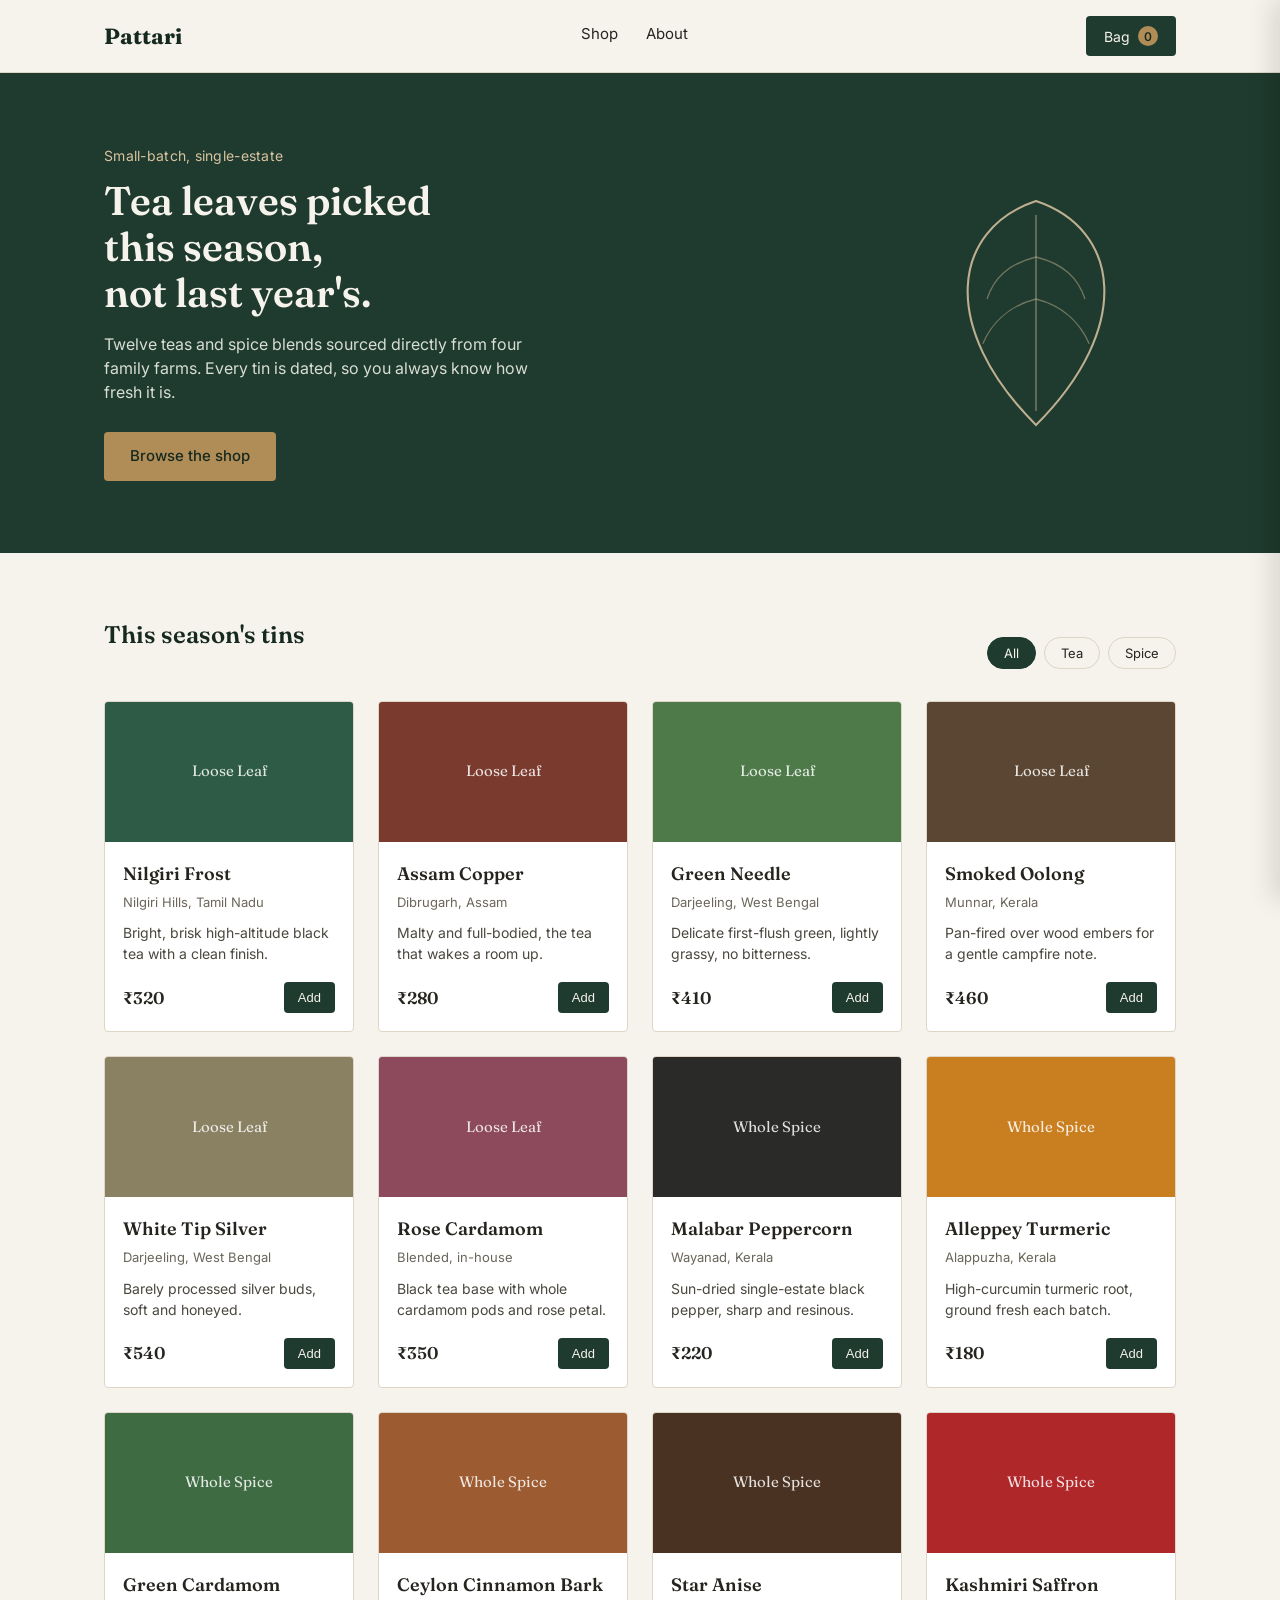
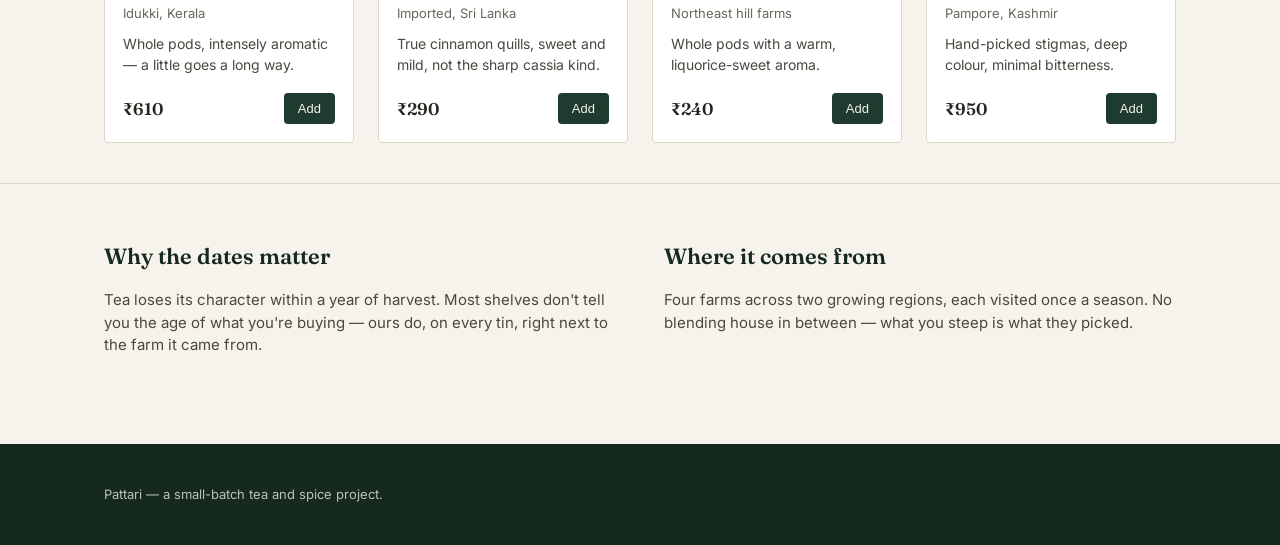
==== index.html @ 5c009087 "Add files via upload" ====
<!DOCTYPE html>
<html lang="en">
<head>
<meta charset="UTF-8">
<meta name="viewport" content="width=device-width, initial-scale=1.0">
<title>Pattari — Loose Leaf Tea &amp; Spice</title>
<link rel="preconnect" href="https://fonts.googleapis.com">
<link href="https://fonts.googleapis.com/css2?family=Fraunces:opsz,wght@9..144,400;9..144,600;9..144,700&family=Inter:wght@400;500;600&display=swap" rel="stylesheet">
<link rel="stylesheet" href="style.css">
</head>
<body>

<header class="site-header">
  <div class="wrap header-row">
    <div class="brand">Pattari</div>
    <nav class="site-nav">
      <a href="#shop">Shop</a>
      <a href="#about">About</a>
    </nav>
    <button class="cart-toggle" id="cartToggle" aria-label="Open cart">
      Bag <span class="cart-count" id="cartCount">0</span>
    </button>
  </div>
</header>

<section class="hero">
  <div class="wrap hero-grid">
    <div class="hero-copy">
      <p class="hero-kicker">Small-batch, single-estate</p>
      <h1>Tea leaves picked this season,<br>not last year's.</h1>
      <p class="hero-sub">Twelve teas and spice blends sourced directly from four family farms. Every tin is dated, so you always know how fresh it is.</p>
      <a href="#shop" class="btn btn-primary">Browse the shop</a>
    </div>
    <div class="hero-mark" aria-hidden="true">
      <svg viewBox="0 0 200 200" class="leaf-art">
        <path d="M100 20 C 40 40, 30 110, 100 180 C 170 110, 160 40, 100 20 Z" fill="none" stroke="currentColor" stroke-width="1.5"/>
        <path d="M100 30 L 100 170" stroke="currentColor" stroke-width="1" opacity="0.6"/>
        <path d="M100 60 C 80 65, 70 75, 65 90" stroke="currentColor" stroke-width="1" opacity="0.5" fill="none"/>
        <path d="M100 90 C 80 95, 68 108, 62 122" stroke="currentColor" stroke-width="1" opacity="0.5" fill="none"/>
        <path d="M100 60 C 120 65, 130 75, 135 90" stroke="currentColor" stroke-width="1" opacity="0.5" fill="none"/>
        <path d="M100 90 C 120 95, 132 108, 138 122" stroke="currentColor" stroke-width="1" opacity="0.5" fill="none"/>
      </svg>
    </div>
  </div>
</section>

<main>
  <section class="shop" id="shop">
    <div class="wrap">
      <div class="shop-heading">
        <h2>This season's tins</h2>
        <div class="filter-row" id="filterRow">
          <button class="filter-chip active" data-filter="all">All</button>
          <button class="filter-chip" data-filter="tea">Tea</button>
          <button class="filter-chip" data-filter="spice">Spice</button>
        </div>
      </div>
      <div class="product-grid" id="productGrid"></div>
    </div>
  </section>

  <section class="about" id="about">
    <div class="wrap about-grid">
      <div>
        <h2>Why the dates matter</h2>
        <p>Tea loses its character within a year of harvest. Most shelves don't tell you the age of what you're buying — ours do, on every tin, right next to the farm it came from.</p>
      </div>
      <div>
        <h2>Where it comes from</h2>
        <p>Four farms across two growing regions, each visited once a season. No blending house in between — what you steep is what they picked.</p>
      </div>
    </div>
  </section>
</main>

<footer class="site-footer">
  <div class="wrap">
    <p>Pattari — a small-batch tea and spice project.</p>
  </div>
</footer>

<div class="cart-overlay" id="cartOverlay"></div>
<aside class="cart-drawer" id="cartDrawer" aria-label="Shopping cart">
  <div class="cart-head">
    <h2>Your bag</h2>
    <button class="cart-close" id="cartClose" aria-label="Close cart">&times;</button>
  </div>
  <div class="cart-items" id="cartItems"></div>
  <div class="cart-foot">
    <div class="cart-total-row">
      <span>Total</span>
      <span id="cartTotal">₹0</span>
    </div>
    <button class="btn btn-primary btn-full" id="checkoutBtn">Checkout</button>
  </div>
</aside>

<div class="modal-overlay" id="checkoutOverlay">
  <div class="modal" id="checkoutModal">
    <button class="modal-close" id="modalClose" aria-label="Close">&times;</button>
    <div id="checkoutForm">
      <h2>Checkout</h2>
      <p class="modal-sub">This is a demo store — no real payment is taken.</p>
      <form id="orderForm">
        <label>Full name
          <input type="text" name="name" required>
        </label>
        <label>Delivery address
          <textarea name="address" rows="2" required></textarea>
        </label>
        <label>Email
          <input type="email" name="email" required>
        </label>
        <div class="modal-total-row">
          <span>Total due</span>
          <span id="modalTotal">₹0</span>
        </div>
        <button type="submit" class="btn btn-primary btn-full">Place order</button>
      </form>
    </div>
    <div id="checkoutSuccess" class="hidden">
      <div class="success-mark">&#10003;</div>
      <h2>Order placed</h2>
      <p class="modal-sub">Order <strong id="orderId"></strong> is confirmed. A receipt would normally be emailed to <strong id="orderEmail"></strong>.</p>
      <button class="btn btn-secondary btn-full" id="continueShoppingBtn">Continue shopping</button>
    </div>
  </div>
</div>

<script src="script.js"></script>
</body>
</html>
---- style.css ----
:root {
  --forest: #1F3A2E;
  --forest-dark: #16291F;
  --cream: #F6F3EC;
  --gold: #B08D57;
  --gold-light: #D9C4A0;
  --ink: #26241F;
  --line: #DDD6C7;
  --card: #FFFFFF;
  --radius: 4px;
  --serif: 'Fraunces', Georgia, serif;
  --sans: 'Inter', -apple-system, BlinkMacSystemFont, sans-serif;
}

* { box-sizing: border-box; }

html { scroll-behavior: smooth; }

body {
  margin: 0;
  font-family: var(--sans);
  color: var(--ink);
  background: var(--cream);
  line-height: 1.5;
}

.wrap {
  max-width: 1120px;
  margin: 0 auto;
  padding: 0 24px;
}

a { color: inherit; }

h1, h2 {
  font-family: var(--serif);
  font-weight: 600;
  margin: 0 0 16px;
  color: var(--forest-dark);
}

/* ---------- Header ---------- */
.site-header {
  position: sticky;
  top: 0;
  background: var(--cream);
  border-bottom: 1px solid var(--line);
  z-index: 20;
}

.header-row {
  display: flex;
  align-items: center;
  justify-content: space-between;
  height: 72px;
}

.brand {
  font-family: var(--serif);
  font-size: 22px;
  font-weight: 700;
  color: var(--forest-dark);
}

.site-nav {
  display: flex;
  gap: 28px;
}

.site-nav a {
  text-decoration: none;
  font-size: 15px;
  color: var(--ink);
  border-bottom: 1px solid transparent;
  padding-bottom: 2px;
  transition: border-color 0.2s;
}

.site-nav a:hover { border-color: var(--gold); }

.cart-toggle {
  background: var(--forest);
  color: var(--cream);
  border: none;
  padding: 10px 18px;
  border-radius: var(--radius);
  font-family: var(--sans);
  font-size: 14px;
  cursor: pointer;
  display: flex;
  align-items: center;
  gap: 8px;
}

.cart-count {
  background: var(--gold);
  color: var(--forest-dark);
  border-radius: 50%;
  min-width: 20px;
  height: 20px;
  display: inline-flex;
  align-items: center;
  justify-content: center;
  font-size: 12px;
  font-weight: 600;
}

/* ---------- Hero ---------- */
.hero {
  background: var(--forest);
  color: var(--cream);
  padding: 72px 0;
}

.hero-grid {
  display: grid;
  grid-template-columns: 1.2fr 0.8fr;
  align-items: center;
  gap: 40px;
}

.hero-kicker {
  color: var(--gold-light);
  font-size: 14px;
  margin: 0 0 12px;
  letter-spacing: 0.02em;
}

.hero-copy h1 {
  color: var(--cream);
  font-size: 40px;
  line-height: 1.15;
  max-width: 15ch;
}

.hero-sub {
  max-width: 46ch;
  color: #D8DED4;
  font-size: 16px;
  margin-bottom: 28px;
}

.leaf-art {
  width: 100%;
  max-width: 280px;
  color: var(--gold-light);
  opacity: 0.85;
  margin-left: auto;
  display: block;
}

.btn {
  display: inline-block;
  border: none;
  padding: 13px 26px;
  border-radius: var(--radius);
  font-size: 15px;
  font-family: var(--sans);
  font-weight: 500;
  cursor: pointer;
  text-decoration: none;
}

.btn-primary {
  background: var(--gold);
  color: var(--forest-dark);
}

.btn-primary:hover { background: var(--gold-light); }

.btn-secondary {
  background: transparent;
  color: var(--forest-dark);
  border: 1px solid var(--forest-dark);
}

.btn-full { width: 100%; }

/* ---------- Shop ---------- */
.shop { padding: 64px 0 40px; }

.shop-heading {
  display: flex;
  justify-content: space-between;
  align-items: flex-end;
  flex-wrap: wrap;
  gap: 16px;
  margin-bottom: 32px;
}

.filter-row { display: flex; gap: 8px; }

.filter-chip {
  background: transparent;
  border: 1px solid var(--line);
  padding: 7px 16px;
  border-radius: 999px;
  font-size: 13px;
  font-family: var(--sans);
  cursor: pointer;
  color: var(--ink);
}

.filter-chip.active {
  background: var(--forest);
  border-color: var(--forest);
  color: var(--cream);
}

.product-grid {
  display: grid;
  grid-template-columns: repeat(auto-fill, minmax(240px, 1fr));
  gap: 24px;
}

.product-card {
  background: var(--card);
  border: 1px solid var(--line);
  border-radius: var(--radius);
  overflow: hidden;
  display: flex;
  flex-direction: column;
}

.product-swatch {
  height: 140px;
  display: flex;
  align-items: center;
  justify-content: center;
  font-family: var(--serif);
  font-size: 15px;
  color: rgba(255,255,255,0.85);
}

.product-body {
  padding: 18px;
  display: flex;
  flex-direction: column;
  gap: 6px;
  flex: 1;
}

.product-name {
  font-family: var(--serif);
  font-size: 18px;
  font-weight: 600;
  margin: 0;
}

.product-origin {
  font-size: 13px;
  color: #6B665A;
  margin: 0;
}

.product-desc {
  font-size: 14px;
  color: #4A473F;
  margin: 4px 0 12px;
  flex: 1;
}

.product-foot {
  display: flex;
  align-items: center;
  justify-content: space-between;
}

.product-price {
  font-family: var(--serif);
  font-size: 17px;
  font-weight: 600;
}

.add-btn {
  background: var(--forest);
  color: var(--cream);
  border: none;
  padding: 8px 14px;
  border-radius: var(--radius);
  font-size: 13px;
  cursor: pointer;
}

.add-btn:hover { background: var(--forest-dark); }

.add-btn.added { background: var(--gold); color: var(--forest-dark); }

/* ---------- About ---------- */
.about {
  padding: 56px 0 72px;
  border-top: 1px solid var(--line);
}

.about-grid {
  display: grid;
  grid-template-columns: 1fr 1fr;
  gap: 48px;
}

.about h2 { font-size: 22px; }
.about p { color: #4A473F; font-size: 15px; }

/* ---------- Footer ---------- */
.site-footer {
  background: var(--forest-dark);
  color: #B8C2BA;
  padding: 28px 0;
  font-size: 13px;
}

/* ---------- Cart drawer ---------- */
.cart-overlay {
  position: fixed;
  inset: 0;
  background: rgba(22,41,31,0.4);
  opacity: 0;
  pointer-events: none;
  transition: opacity 0.25s;
  z-index: 30;
}

.cart-overlay.visible { opacity: 1; pointer-events: auto; }

.cart-drawer {
  position: fixed;
  top: 0;
  right: 0;
  height: 100%;
  width: 380px;
  max-width: 92vw;
  background: var(--cream);
  box-shadow: -8px 0 24px rgba(0,0,0,0.12);
  transform: translateX(100%);
  transition: transform 0.3s ease;
  z-index: 31;
  display: flex;
  flex-direction: column;
}

.cart-drawer.open { transform: translateX(0); }

.cart-head {
  display: flex;
  justify-content: space-between;
  align-items: center;
  padding: 20px 24px;
  border-bottom: 1px solid var(--line);
}

.cart-head h2 { margin: 0; font-size: 20px; }

.cart-close {
  background: none;
  border: none;
  font-size: 26px;
  line-height: 1;
  cursor: pointer;
  color: var(--ink);
}

.cart-items {
  flex: 1;
  overflow-y: auto;
  padding: 12px 24px;
}

.cart-empty {
  color: #8A8577;
  font-size: 14px;
  padding: 32px 0;
  text-align: center;
}

.cart-item {
  display: flex;
  gap: 12px;
  padding: 14px 0;
  border-bottom: 1px solid var(--line);
}

.cart-item-swatch {
  width: 48px;
  height: 48px;
  border-radius: var(--radius);
  flex-shrink: 0;
}

.cart-item-info { flex: 1; }

.cart-item-name {
  font-size: 14px;
  font-weight: 600;
  margin: 0 0 2px;
}

.cart-item-price {
  font-size: 13px;
  color: #6B665A;
  margin: 0 0 8px;
}

.qty-controls {
  display: flex;
  align-items: center;
  gap: 10px;
}

.qty-btn {
  width: 22px;
  height: 22px;
  border: 1px solid var(--line);
  background: var(--card);
  border-radius: 3px;
  cursor: pointer;
  font-size: 13px;
  line-height: 1;
}

.remove-link {
  background: none;
  border: none;
  color: #A8483A;
  font-size: 12px;
  cursor: pointer;
  padding: 0;
  margin-left: auto;
  text-decoration: underline;
}

.cart-foot {
  padding: 20px 24px;
  border-top: 1px solid var(--line);
}

.cart-total-row, .modal-total-row {
  display: flex;
  justify-content: space-between;
  font-family: var(--serif);
  font-size: 18px;
  font-weight: 600;
  margin-bottom: 16px;
}

/* ---------- Checkout modal ---------- */
.modal-overlay {
  position: fixed;
  inset: 0;
  background: rgba(22,41,31,0.45);
  display: none;
  align-items: center;
  justify-content: center;
  z-index: 40;
  padding: 20px;
}

.modal-overlay.visible { display: flex; }

.modal {
  background: var(--cream);
  border-radius: var(--radius);
  padding: 32px;
  max-width: 420px;
  width: 100%;
  position: relative;
}

.modal-close {
  position: absolute;
  top: 16px;
  right: 16px;
  background: none;
  border: none;
  font-size: 24px;
  cursor: pointer;
}

.modal-sub {
  font-size: 14px;
  color: #6B665A;
  margin: -6px 0 20px;
}

#orderForm { display: flex; flex-direction: column; gap: 14px; }

#orderForm label {
  font-size: 13px;
  font-weight: 500;
  display: flex;
  flex-direction: column;
  gap: 6px;
}

#orderForm input, #orderForm textarea {
  font-family: var(--sans);
  font-size: 14px;
  padding: 10px 12px;
  border: 1px solid var(--line);
  border-radius: var(--radius);
  background: var(--card);
  resize: none;
}

#orderForm input:focus, #orderForm textarea:focus,
.add-btn:focus-visible, .btn:focus-visible, .filter-chip:focus-visible {
  outline: 2px solid var(--gold);
  outline-offset: 2px;
}

.success-mark {
  width: 48px;
  height: 48px;
  border-radius: 50%;
  background: var(--forest);
  color: var(--cream);
  display: flex;
  align-items: center;
  justify-content: center;
  font-size: 22px;
  margin-bottom: 16px;
}

.hidden { display: none; }

/* ---------- Responsive ---------- */
@media (max-width: 720px) {
  .hero-grid { grid-template-columns: 1fr; }
  .leaf-art { display: none; }
  .hero-copy h1 { font-size: 30px; }
  .about-grid { grid-template-columns: 1fr; }
  .site-nav { display: none; }
}

@media (prefers-reduced-motion: reduce) {
  * { transition: none !important; scroll-behavior: auto !important; }
}
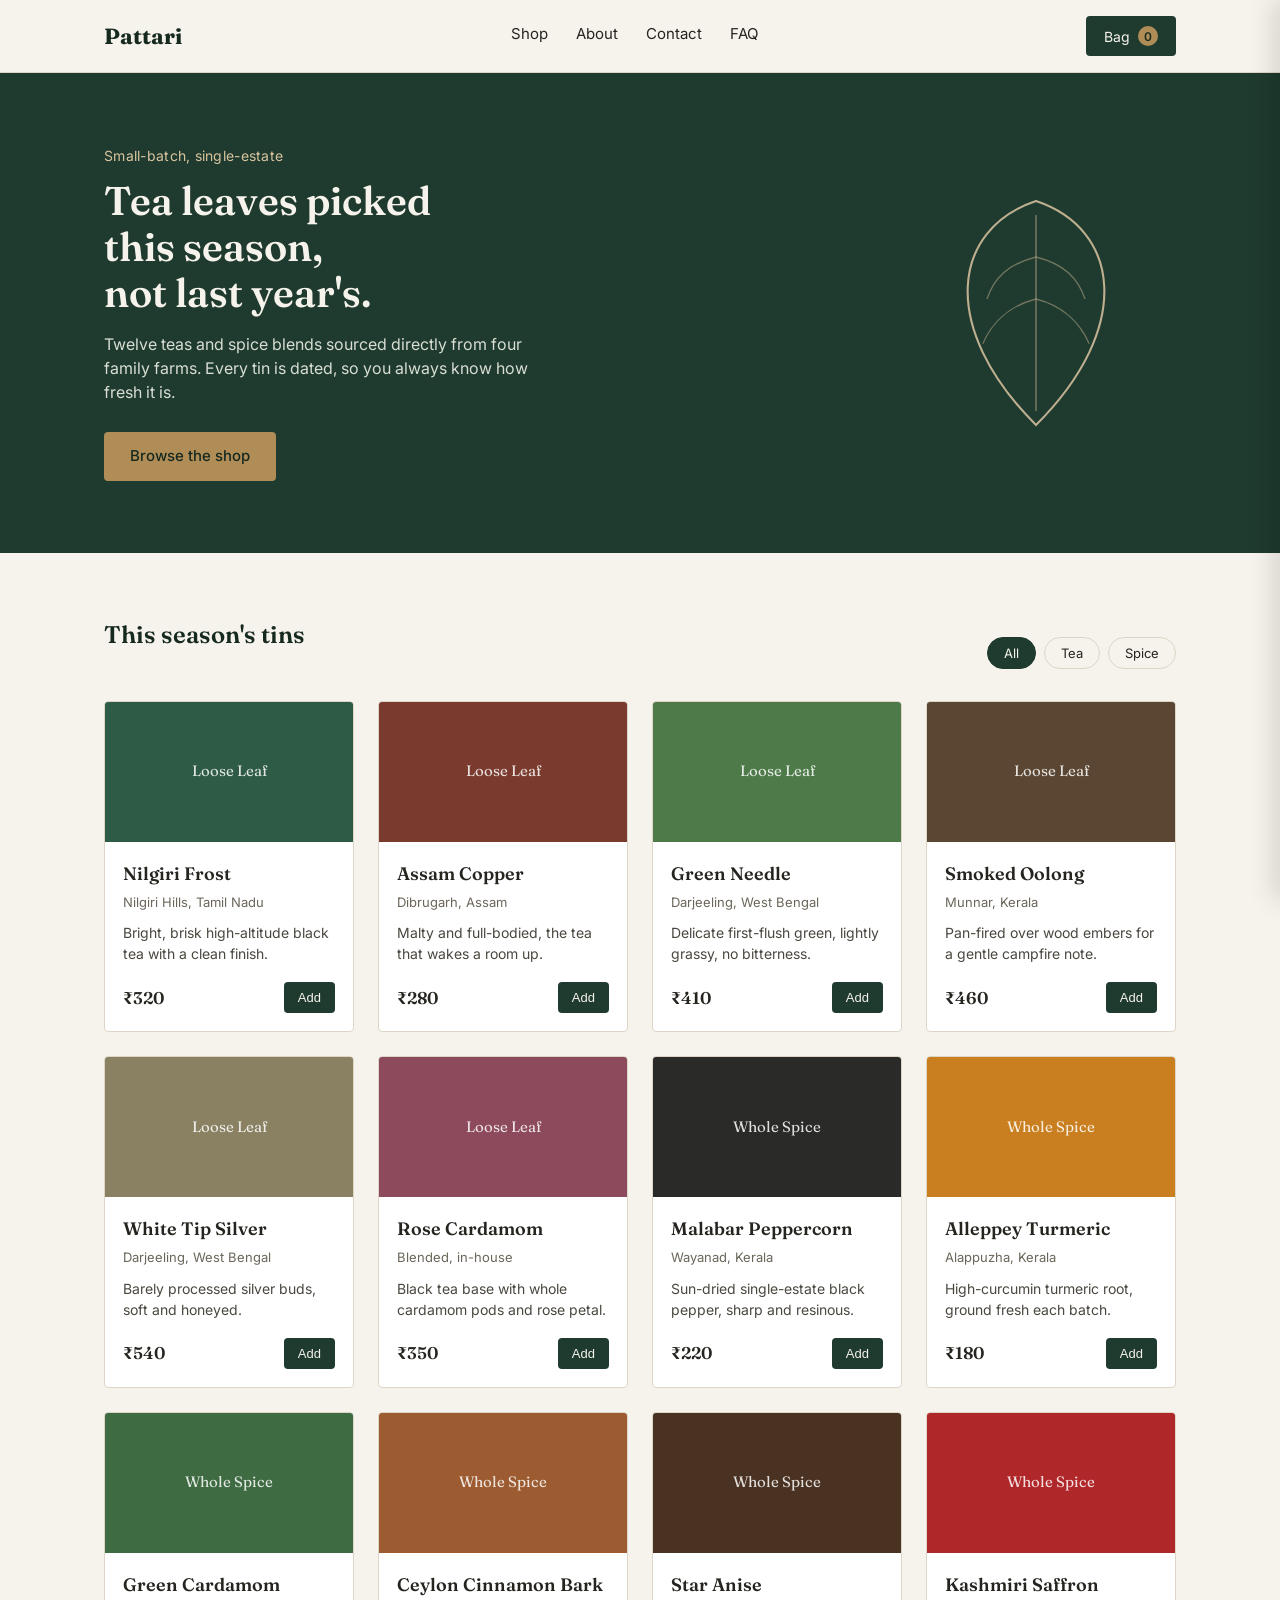
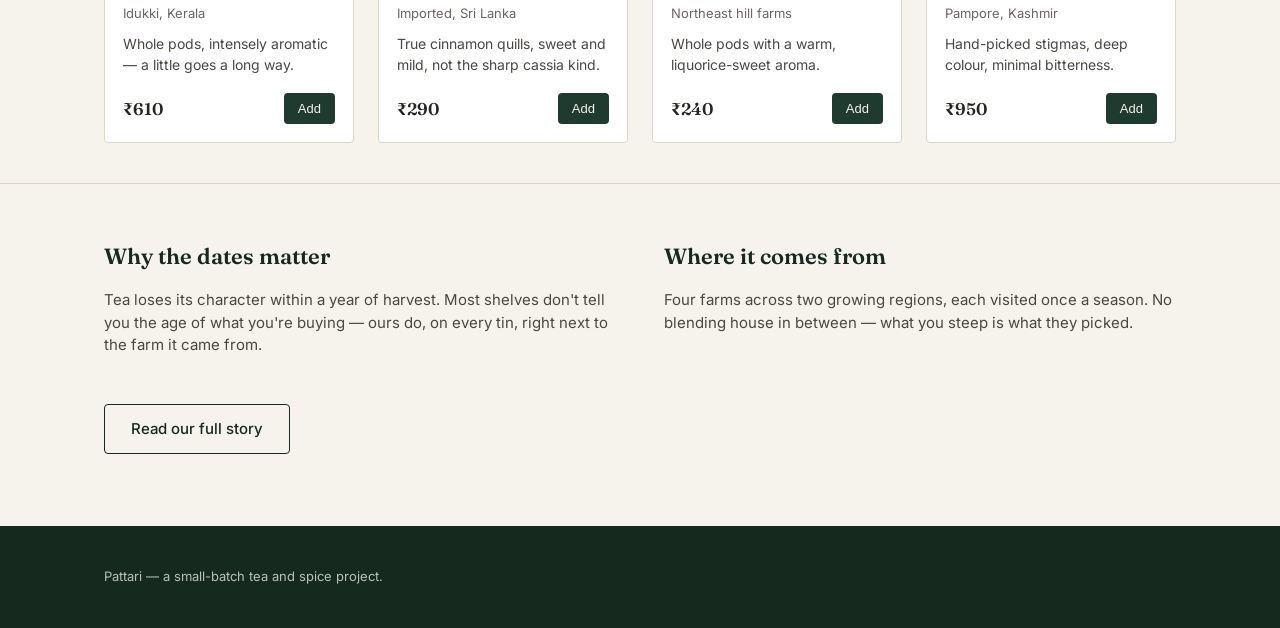
==== commit ce6a32df: "Add files via upload" ====
--- a/index.html
+++ b/index.html
@@ -15,7 +15,9 @@
     <div class="brand">Pattari</div>
     <nav class="site-nav">
       <a href="#shop">Shop</a>
-      <a href="#about">About</a>
+      <a href="about.html">About</a>
+      <a href="about.html#contact">Contact</a>
+      <a href="about.html#faq">FAQ</a>
     </nav>
     <button class="cart-toggle" id="cartToggle" aria-label="Open cart">
       Bag <span class="cart-count" id="cartCount">0</span>
@@ -59,7 +61,7 @@
     </div>
   </section>
 
-  <section class="about" id="about">
+  <section class="about" id="story">
     <div class="wrap about-grid">
       <div>
         <h2>Why the dates matter</h2>
@@ -69,6 +71,9 @@
         <h2>Where it comes from</h2>
         <p>Four farms across two growing regions, each visited once a season. No blending house in between — what you steep is what they picked.</p>
       </div>
+    </div>
+    <div class="wrap about-cta">
+      <a href="about.html" class="btn btn-secondary">Read our full story</a>
     </div>
   </section>
 </main>
--- a/style.css
+++ b/style.css
@@ -301,6 +301,84 @@
 .about h2 { font-size: 22px; }
 .about p { color: #4A473F; font-size: 15px; }
 
+.about-cta {
+  margin-top: 32px;
+}
+
+/* ---------- Secondary page (about.html) ---------- */
+.page-hero {
+  background: var(--forest);
+  color: var(--cream);
+  padding: 64px 0;
+}
+
+.page-hero h1 {
+  color: var(--cream);
+  font-size: 34px;
+  max-width: 22ch;
+  line-height: 1.2;
+}
+
+.page-hero .hero-sub { max-width: 50ch; margin-bottom: 0; }
+
+.content-section {
+  padding: 56px 0;
+  border-bottom: 1px solid var(--line);
+}
+
+.content-section:last-of-type { border-bottom: none; }
+
+.content-section h2 { font-size: 24px; }
+
+.contact-grid {
+  display: grid;
+  grid-template-columns: repeat(auto-fit, minmax(200px, 1fr));
+  gap: 20px;
+  margin-top: 24px;
+}
+
+.contact-card {
+  background: var(--card);
+  border: 1px solid var(--line);
+  border-radius: var(--radius);
+  padding: 20px;
+}
+
+.contact-card h3 {
+  font-family: var(--serif);
+  font-size: 15px;
+  margin: 0 0 8px;
+}
+
+.contact-card p { margin: 0; font-size: 14px; color: #4A473F; }
+.contact-card a { color: var(--forest-dark); text-decoration: underline; }
+
+.faq-list {
+  margin-top: 20px;
+  display: flex;
+  flex-direction: column;
+  gap: 10px;
+}
+
+.faq-list details {
+  background: var(--card);
+  border: 1px solid var(--line);
+  border-radius: var(--radius);
+  padding: 14px 18px;
+}
+
+.faq-list summary {
+  cursor: pointer;
+  font-weight: 500;
+  font-size: 15px;
+}
+
+.faq-list p {
+  margin: 10px 0 0;
+  font-size: 14px;
+  color: #4A473F;
+}
+
 /* ---------- Footer ---------- */
 .site-footer {
   background: var(--forest-dark);
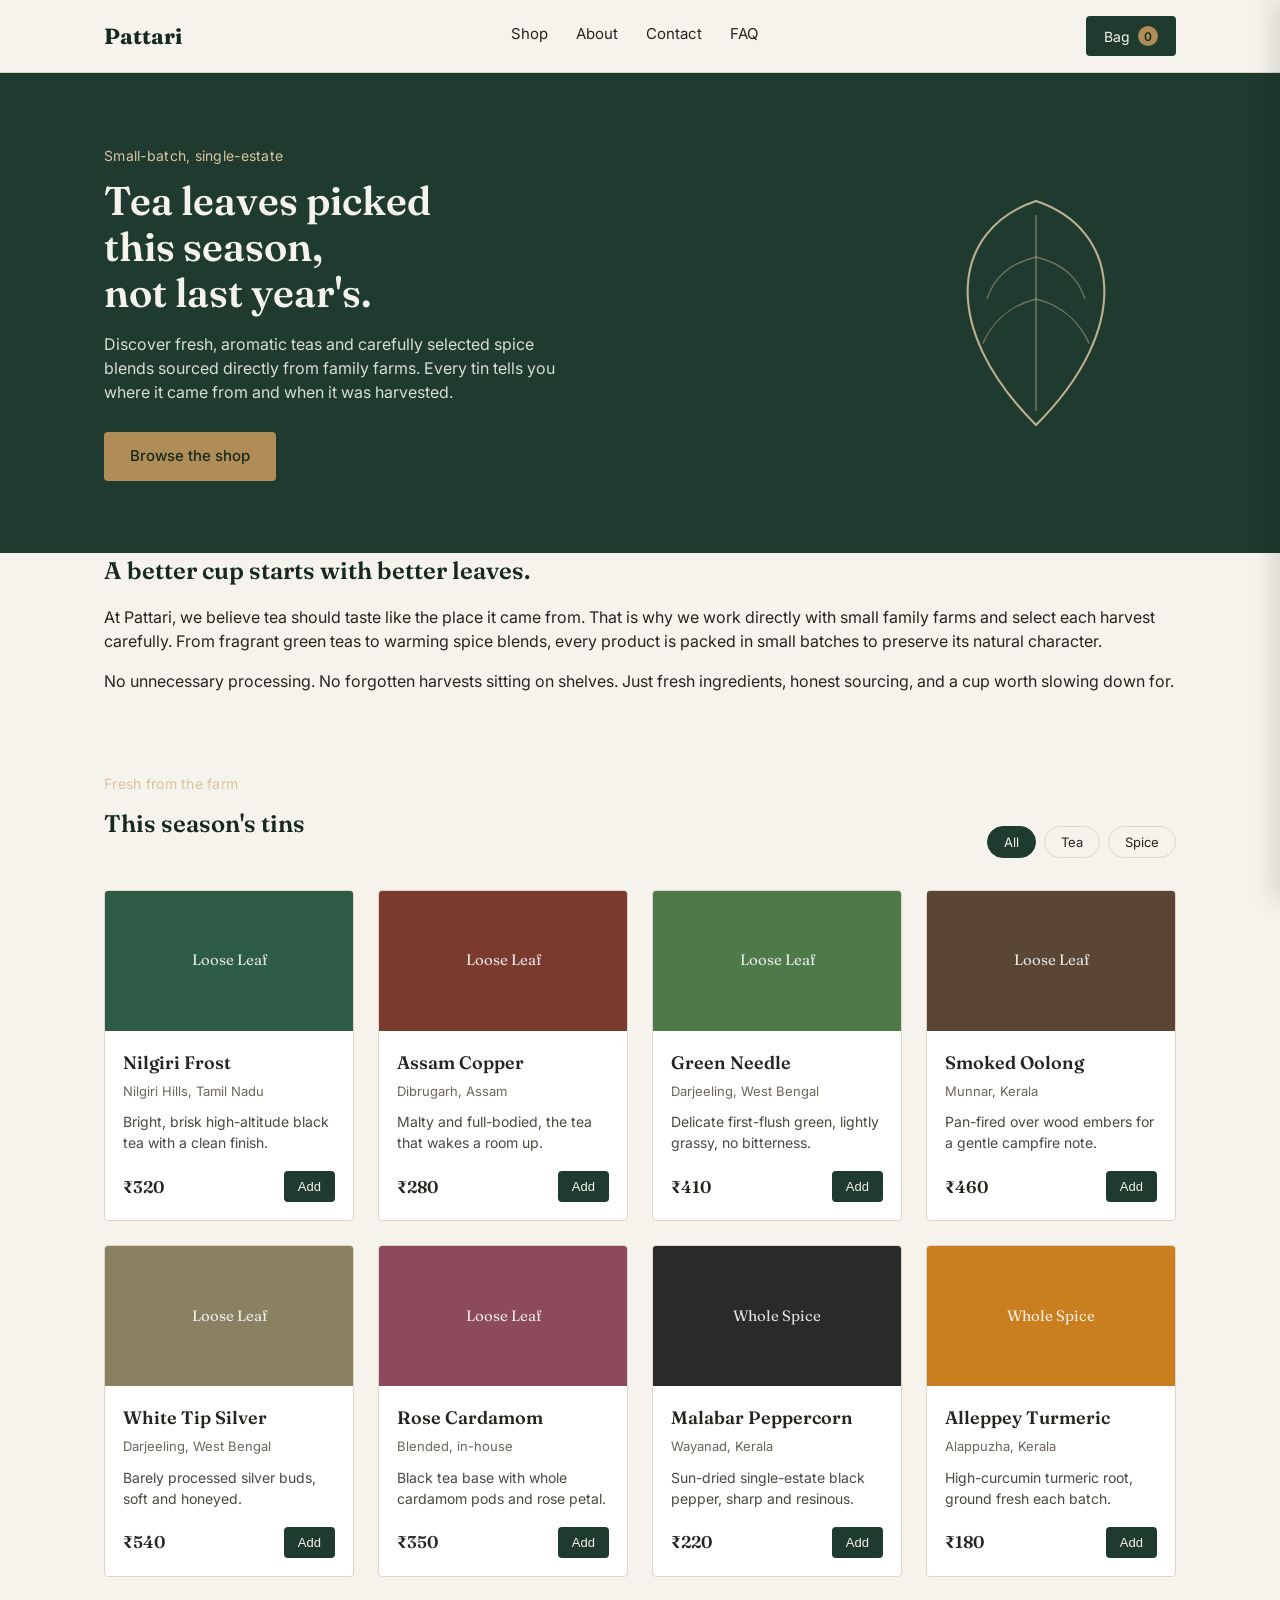
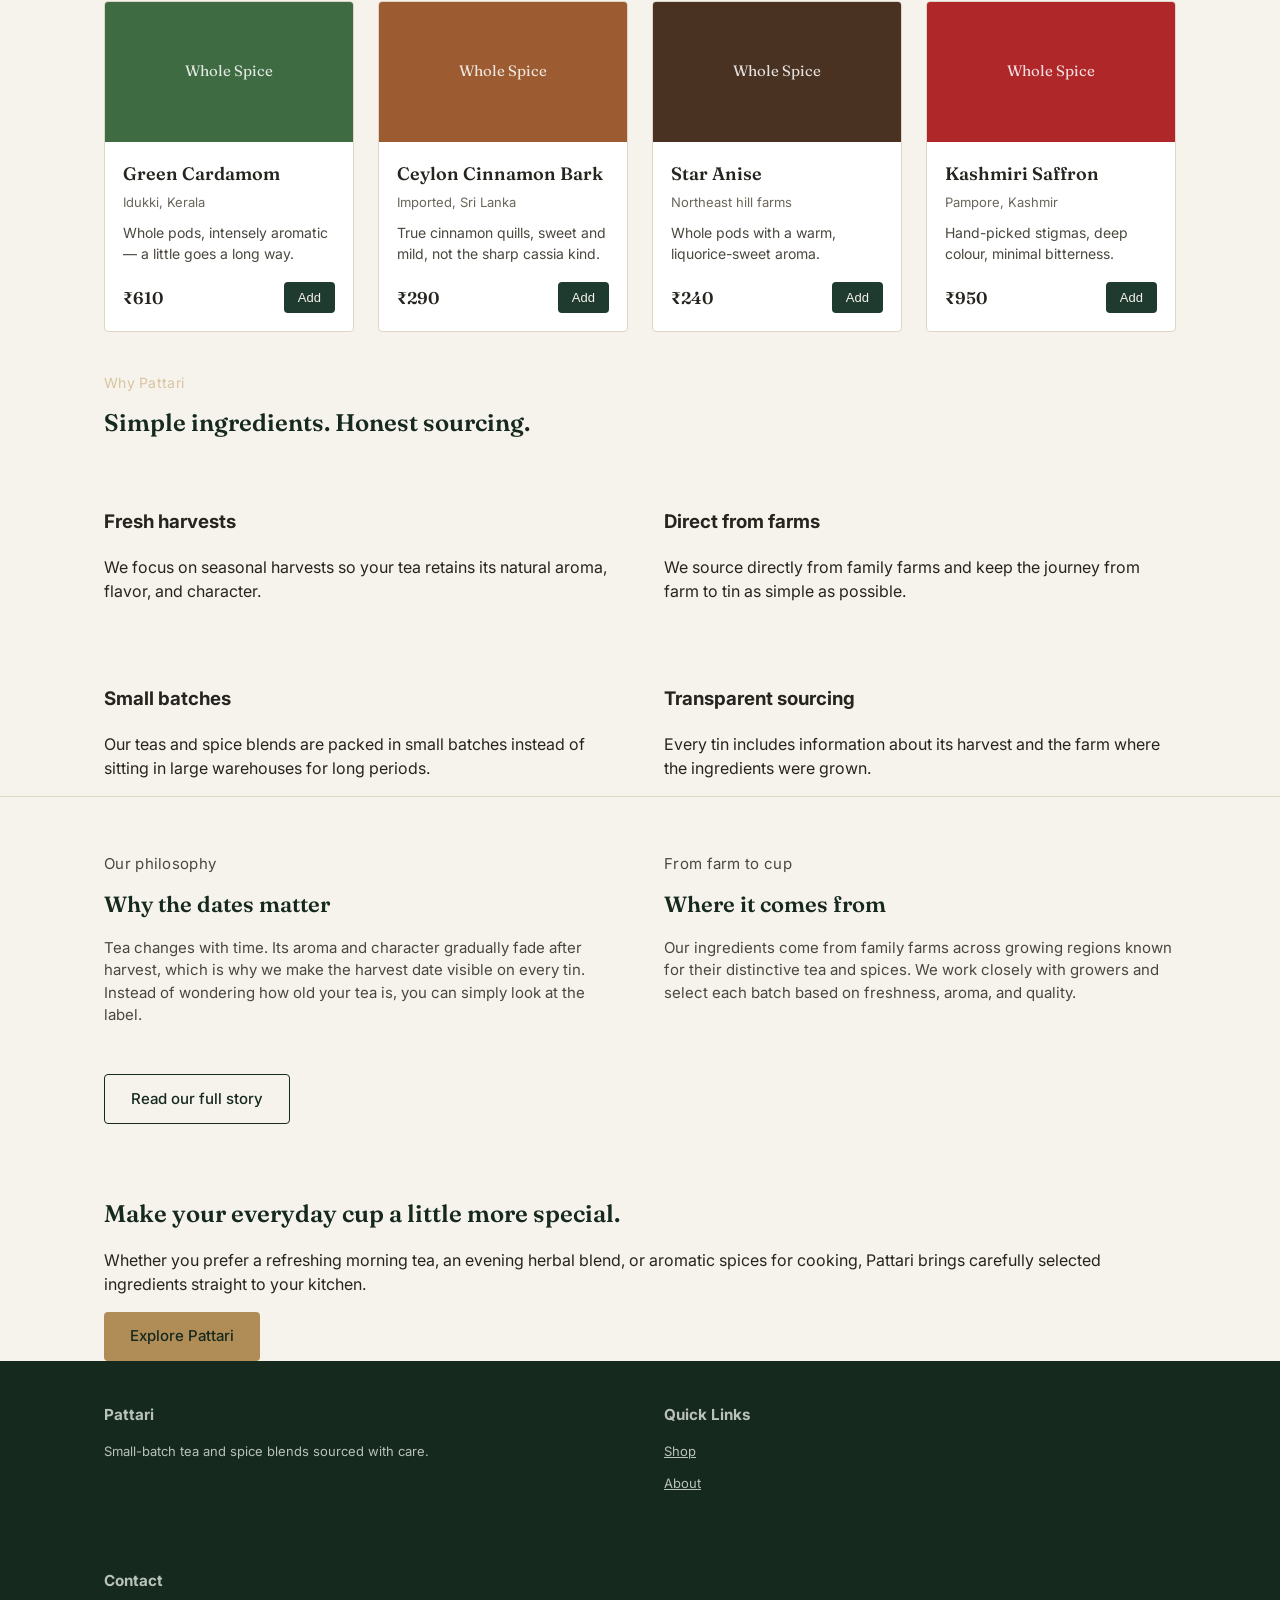
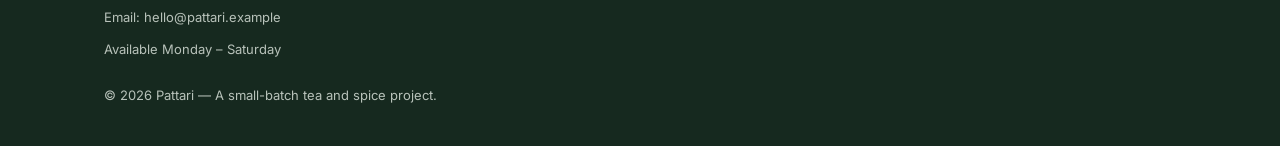
==== commit b03cdff3: "Update index.html" ====
--- a/index.html
+++ b/index.html
@@ -1,137 +1,654 @@
+
 <!DOCTYPE html>
 <html lang="en">
 <head>
 <meta charset="UTF-8">
 <meta name="viewport" content="width=device-width, initial-scale=1.0">
-<title>Pattari — Loose Leaf Tea &amp; Spice</title>
+
+<title>Pattari — Loose Leaf Tea & Spice</title>
+
 <link rel="preconnect" href="https://fonts.googleapis.com">
 <link href="https://fonts.googleapis.com/css2?family=Fraunces:opsz,wght@9..144,400;9..144,600;9..144,700&family=Inter:wght@400;500;600&display=swap" rel="stylesheet">
+
 <link rel="stylesheet" href="style.css">
 </head>
+
 <body>
+
+<!-- ================= HEADER ================= -->
 
 <header class="site-header">
   <div class="wrap header-row">
+
     <div class="brand">Pattari</div>
+
     <nav class="site-nav">
       <a href="#shop">Shop</a>
       <a href="about.html">About</a>
       <a href="about.html#contact">Contact</a>
       <a href="about.html#faq">FAQ</a>
     </nav>
+
     <button class="cart-toggle" id="cartToggle" aria-label="Open cart">
       Bag <span class="cart-count" id="cartCount">0</span>
     </button>
+
   </div>
 </header>
 
+
+<!-- ================= HERO SECTION ================= -->
+
 <section class="hero">
+
   <div class="wrap hero-grid">
+
     <div class="hero-copy">
-      <p class="hero-kicker">Small-batch, single-estate</p>
-      <h1>Tea leaves picked this season,<br>not last year's.</h1>
-      <p class="hero-sub">Twelve teas and spice blends sourced directly from four family farms. Every tin is dated, so you always know how fresh it is.</p>
-      <a href="#shop" class="btn btn-primary">Browse the shop</a>
-    </div>
+
+      <p class="hero-kicker">
+        Small-batch, single-estate
+      </p>
+
+      <h1>
+        Tea leaves picked this season,
+        <br>
+        not last year's.
+      </h1>
+
+      <p class="hero-sub">
+        Discover fresh, aromatic teas and carefully selected spice blends
+        sourced directly from family farms. Every tin tells you where it
+        came from and when it was harvested.
+      </p>
+
+      <a href="#shop" class="btn btn-primary">
+        Browse the shop
+      </a>
+
+    </div>
+
+
     <div class="hero-mark" aria-hidden="true">
+
       <svg viewBox="0 0 200 200" class="leaf-art">
-        <path d="M100 20 C 40 40, 30 110, 100 180 C 170 110, 160 40, 100 20 Z" fill="none" stroke="currentColor" stroke-width="1.5"/>
-        <path d="M100 30 L 100 170" stroke="currentColor" stroke-width="1" opacity="0.6"/>
-        <path d="M100 60 C 80 65, 70 75, 65 90" stroke="currentColor" stroke-width="1" opacity="0.5" fill="none"/>
-        <path d="M100 90 C 80 95, 68 108, 62 122" stroke="currentColor" stroke-width="1" opacity="0.5" fill="none"/>
-        <path d="M100 60 C 120 65, 130 75, 135 90" stroke="currentColor" stroke-width="1" opacity="0.5" fill="none"/>
-        <path d="M100 90 C 120 95, 132 108, 138 122" stroke="currentColor" stroke-width="1" opacity="0.5" fill="none"/>
+
+        <path
+          d="M100 20 C 40 40, 30 110, 100 180
+             C 170 110, 160 40, 100 20 Z"
+          fill="none"
+          stroke="currentColor"
+          stroke-width="1.5"
+        />
+
+        <path
+          d="M100 30 L 100 170"
+          stroke="currentColor"
+          stroke-width="1"
+          opacity="0.6"
+        />
+
+        <path
+          d="M100 60 C 80 65, 70 75, 65 90"
+          stroke="currentColor"
+          stroke-width="1"
+          opacity="0.5"
+          fill="none"
+        />
+
+        <path
+          d="M100 90 C 80 95, 68 108, 62 122"
+          stroke="currentColor"
+          stroke-width="1"
+          opacity="0.5"
+          fill="none"
+        />
+
+        <path
+          d="M100 60 C 120 65, 130 75, 135 90"
+          stroke="currentColor"
+          stroke-width="1"
+          opacity="0.5"
+          fill="none"
+        />
+
+        <path
+          d="M100 90 C 120 95, 132 108, 138 122"
+          stroke="currentColor"
+          stroke-width="1"
+          opacity="0.5"
+          fill="none"
+        />
+
       </svg>
-    </div>
-  </div>
+
+    </div>
+
+  </div>
+
 </section>
 
+
+<!-- ================= INTRODUCTION ================= -->
+
+<section class="intro">
+
+  <div class="wrap">
+
+    <h2>
+      A better cup starts with better leaves.
+    </h2>
+
+    <p>
+      At Pattari, we believe tea should taste like the place it came from.
+      That is why we work directly with small family farms and select each
+      harvest carefully. From fragrant green teas to warming spice blends,
+      every product is packed in small batches to preserve its natural
+      character.
+    </p>
+
+    <p>
+      No unnecessary processing. No forgotten harvests sitting on shelves.
+      Just fresh ingredients, honest sourcing, and a cup worth slowing down for.
+    </p>
+
+  </div>
+
+</section>
+
+
+<!-- ================= SHOP SECTION ================= -->
+
 <main>
-  <section class="shop" id="shop">
-    <div class="wrap">
-      <div class="shop-heading">
-        <h2>This season's tins</h2>
-        <div class="filter-row" id="filterRow">
-          <button class="filter-chip active" data-filter="all">All</button>
-          <button class="filter-chip" data-filter="tea">Tea</button>
-          <button class="filter-chip" data-filter="spice">Spice</button>
+
+<section class="shop" id="shop">
+
+  <div class="wrap">
+
+    <div class="shop-heading">
+
+      <div>
+
+        <p class="hero-kicker">
+          Fresh from the farm
+        </p>
+
+        <h2>
+          This season's tins
+        </h2>
+
+      </div>
+
+
+      <div class="filter-row" id="filterRow">
+
+        <button
+          class="filter-chip active"
+          data-filter="all">
+          All
+        </button>
+
+        <button
+          class="filter-chip"
+          data-filter="tea">
+          Tea
+        </button>
+
+        <button
+          class="filter-chip"
+          data-filter="spice">
+          Spice
+        </button>
+
+      </div>
+
+    </div>
+
+
+    <!-- Products are loaded using script.js -->
+
+    <div
+      class="product-grid"
+      id="productGrid">
+    </div>
+
+  </div>
+
+</section>
+
+
+<!-- ================= WHY PATTARI ================= -->
+
+<section class="why-pattari">
+
+  <div class="wrap">
+
+    <div class="shop-heading">
+
+      <div>
+
+        <p class="hero-kicker">
+          Why Pattari
+        </p>
+
+        <h2>
+          Simple ingredients. Honest sourcing.
+        </h2>
+
+      </div>
+
+    </div>
+
+
+    <div class="about-grid">
+
+      <div>
+
+        <h3>
+          Fresh harvests
+        </h3>
+
+        <p>
+          We focus on seasonal harvests so your tea retains its natural
+          aroma, flavor, and character.
+        </p>
+
+      </div>
+
+
+      <div>
+
+        <h3>
+          Direct from farms
+        </h3>
+
+        <p>
+          We source directly from family farms and keep the journey from
+          farm to tin as simple as possible.
+        </p>
+
+      </div>
+
+
+      <div>
+
+        <h3>
+          Small batches
+        </h3>
+
+        <p>
+          Our teas and spice blends are packed in small batches instead of
+          sitting in large warehouses for long periods.
+        </p>
+
+      </div>
+
+
+      <div>
+
+        <h3>
+          Transparent sourcing
+        </h3>
+
+        <p>
+          Every tin includes information about its harvest and the farm
+          where the ingredients were grown.
+        </p>
+
+      </div>
+
+    </div>
+
+  </div>
+
+</section>
+
+
+<!-- ================= ABOUT SECTION ================= -->
+
+<section class="about" id="story">
+
+  <div class="wrap about-grid">
+
+    <div>
+
+      <p class="hero-kicker">
+        Our philosophy
+      </p>
+
+      <h2>
+        Why the dates matter
+      </h2>
+
+      <p>
+        Tea changes with time. Its aroma and character gradually fade after
+        harvest, which is why we make the harvest date visible on every tin.
+        Instead of wondering how old your tea is, you can simply look at the
+        label.
+      </p>
+
+    </div>
+
+
+    <div>
+
+      <p class="hero-kicker">
+        From farm to cup
+      </p>
+
+      <h2>
+        Where it comes from
+      </h2>
+
+      <p>
+        Our ingredients come from family farms across growing regions known
+        for their distinctive tea and spices. We work closely with growers
+        and select each batch based on freshness, aroma, and quality.
+      </p>
+
+    </div>
+
+  </div>
+
+
+  <div class="wrap about-cta">
+
+    <a
+      href="about.html"
+      class="btn btn-secondary">
+      Read our full story
+    </a>
+
+  </div>
+
+</section>
+
+
+<!-- ================= CUSTOMER MESSAGE ================= -->
+
+<section class="customer-message">
+
+  <div class="wrap">
+
+    <h2>
+      Make your everyday cup a little more special.
+    </h2>
+
+    <p>
+      Whether you prefer a refreshing morning tea, an evening herbal blend,
+      or aromatic spices for cooking, Pattari brings carefully selected
+      ingredients straight to your kitchen.
+    </p>
+
+    <a
+      href="#shop"
+      class="btn btn-primary">
+      Explore Pattari
+    </a>
+
+  </div>
+
+</section>
+
+</main>
+
+
+<!-- ================= FOOTER ================= -->
+
+<footer class="site-footer">
+
+  <div class="wrap">
+
+    <div class="about-grid">
+
+      <div>
+
+        <h3>
+          Pattari
+        </h3>
+
+        <p>
+          Small-batch tea and spice blends sourced with care.
+        </p>
+
+      </div>
+
+
+      <div>
+
+        <h3>
+          Quick Links
+        </h3>
+
+        <p>
+          <a href="#shop">Shop</a>
+        </p>
+
+        <p>
+          <a href="about.html">About</a>
+        </p>
+
+      </div>
+
+
+      <div>
+
+        <h3>
+          Contact
+        </h3>
+
+        <p>
+          Email: hello@pattari.example
+        </p>
+
+        <p>
+          Available Monday – Saturday
+        </p>
+
+      </div>
+
+    </div>
+
+
+    <p>
+      © 2026 Pattari — A small-batch tea and spice project.
+    </p>
+
+  </div>
+
+</footer>
+
+
+<!-- ================= CART ================= -->
+
+<div
+  class="cart-overlay"
+  id="cartOverlay">
+</div>
+
+
+<aside
+  class="cart-drawer"
+  id="cartDrawer"
+  aria-label="Shopping cart">
+
+  <div class="cart-head">
+
+    <h2>
+      Your bag
+    </h2>
+
+    <button
+      class="cart-close"
+      id="cartClose"
+      aria-label="Close cart">
+      &times;
+    </button>
+
+  </div>
+
+
+  <div
+    class="cart-items"
+    id="cartItems">
+  </div>
+
+
+  <div class="cart-foot">
+
+    <div class="cart-total-row">
+
+      <span>
+        Total
+      </span>
+
+      <span id="cartTotal">
+        ₹0
+      </span>
+
+    </div>
+
+
+    <button
+      class="btn btn-primary btn-full"
+      id="checkoutBtn">
+      Checkout
+    </button>
+
+  </div>
+
+</aside>
+
+
+<!-- ================= CHECKOUT MODAL ================= -->
+
+<div
+  class="modal-overlay"
+  id="checkoutOverlay">
+
+  <div
+    class="modal"
+    id="checkoutModal">
+
+    <button
+      class="modal-close"
+      id="modalClose"
+      aria-label="Close">
+      &times;
+    </button>
+
+
+    <div id="checkoutForm">
+
+      <h2>
+        Checkout
+      </h2>
+
+      <p class="modal-sub">
+        This is a demo store — no real payment is taken.
+      </p>
+
+
+      <form id="orderForm">
+
+        <label>
+          Full name
+
+          <input
+            type="text"
+            name="name"
+            required>
+        </label>
+
+
+        <label>
+          Delivery address
+
+          <textarea
+            name="address"
+            rows="2"
+            required>
+          </textarea>
+
+        </label>
+
+
+        <label>
+          Email
+
+          <input
+            type="email"
+            name="email"
+            required>
+        </label>
+
+
+        <div class="modal-total-row">
+
+          <span>
+            Total due
+          </span>
+
+          <span id="modalTotal">
+            ₹0
+          </span>
+
         </div>
-      </div>
-      <div class="product-grid" id="productGrid"></div>
-    </div>
-  </section>
-
-  <section class="about" id="story">
-    <div class="wrap about-grid">
-      <div>
-        <h2>Why the dates matter</h2>
-        <p>Tea loses its character within a year of harvest. Most shelves don't tell you the age of what you're buying — ours do, on every tin, right next to the farm it came from.</p>
-      </div>
-      <div>
-        <h2>Where it comes from</h2>
-        <p>Four farms across two growing regions, each visited once a season. No blending house in between — what you steep is what they picked.</p>
-      </div>
-    </div>
-    <div class="wrap about-cta">
-      <a href="about.html" class="btn btn-secondary">Read our full story</a>
-    </div>
-  </section>
-</main>
-
-<footer class="site-footer">
-  <div class="wrap">
-    <p>Pattari — a small-batch tea and spice project.</p>
-  </div>
-</footer>
-
-<div class="cart-overlay" id="cartOverlay"></div>
-<aside class="cart-drawer" id="cartDrawer" aria-label="Shopping cart">
-  <div class="cart-head">
-    <h2>Your bag</h2>
-    <button class="cart-close" id="cartClose" aria-label="Close cart">&times;</button>
-  </div>
-  <div class="cart-items" id="cartItems"></div>
-  <div class="cart-foot">
-    <div class="cart-total-row">
-      <span>Total</span>
-      <span id="cartTotal">₹0</span>
-    </div>
-    <button class="btn btn-primary btn-full" id="checkoutBtn">Checkout</button>
-  </div>
-</aside>
-
-<div class="modal-overlay" id="checkoutOverlay">
-  <div class="modal" id="checkoutModal">
-    <button class="modal-close" id="modalClose" aria-label="Close">&times;</button>
-    <div id="checkoutForm">
-      <h2>Checkout</h2>
-      <p class="modal-sub">This is a demo store — no real payment is taken.</p>
-      <form id="orderForm">
-        <label>Full name
-          <input type="text" name="name" required>
-        </label>
-        <label>Delivery address
-          <textarea name="address" rows="2" required></textarea>
-        </label>
-        <label>Email
-          <input type="email" name="email" required>
-        </label>
-        <div class="modal-total-row">
-          <span>Total due</span>
-          <span id="modalTotal">₹0</span>
-        </div>
-        <button type="submit" class="btn btn-primary btn-full">Place order</button>
+
+
+        <button
+          type="submit"
+          class="btn btn-primary btn-full">
+          Place order
+        </button>
+
       </form>
-    </div>
-    <div id="checkoutSuccess" class="hidden">
-      <div class="success-mark">&#10003;</div>
-      <h2>Order placed</h2>
-      <p class="modal-sub">Order <strong id="orderId"></strong> is confirmed. A receipt would normally be emailed to <strong id="orderEmail"></strong>.</p>
-      <button class="btn btn-secondary btn-full" id="continueShoppingBtn">Continue shopping</button>
-    </div>
-  </div>
+
+    </div>
+
+
+    <!-- ================= ORDER SUCCESS ================= -->
+
+    <div
+      id="checkoutSuccess"
+      class="hidden">
+
+      <div class="success-mark">
+        &#10003;
+      </div>
+
+      <h2>
+        Order placed
+      </h2>
+
+      <p class="modal-sub">
+
+        Order
+        <strong id="orderId"></strong>
+        is confirmed.
+
+        A receipt would normally be emailed to
+
+        <strong id="orderEmail"></strong>.
+
+      </p>
+
+
+      <button
+        class="btn btn-secondary btn-full"
+        id="continueShoppingBtn">
+        Continue shopping
+      </button>
+
+    </div>
+
+  </div>
+
 </div>
 
+
+<!-- ================= JAVASCRIPT ================= -->
+
 <script src="script.js"></script>
+
 </body>
 </html>
